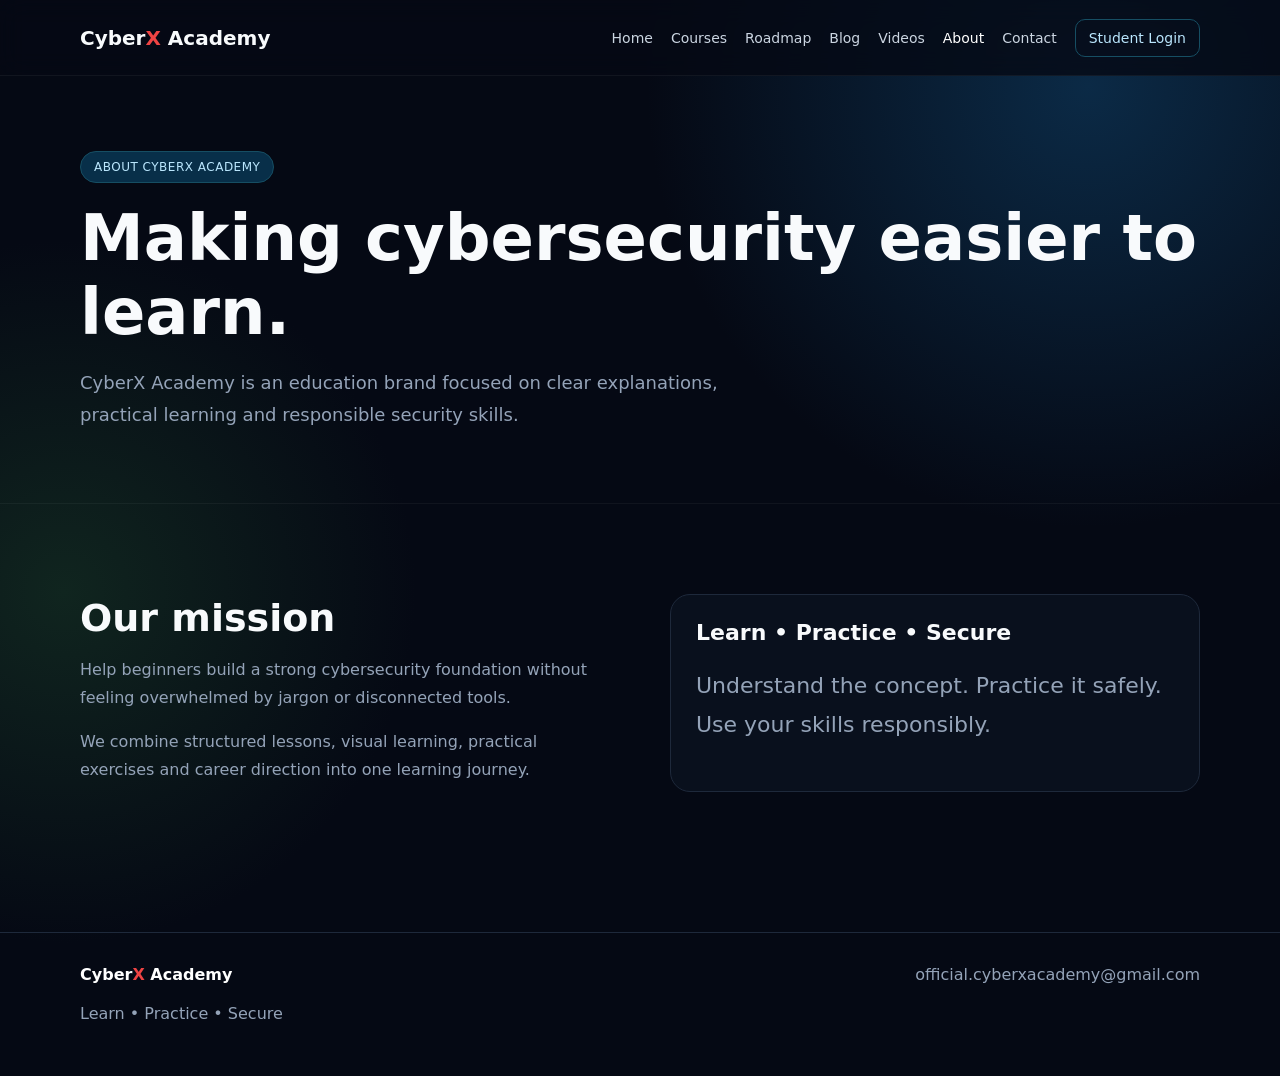
==== about.html @ 6f123ea9 "CyberX Academy website - Version 2" ====
<!doctype html><html lang="en"><head><meta charset="utf-8"><meta name="viewport" content="width=device-width,initial-scale=1"><title>About | CyberX Academy</title><link rel="stylesheet" href="styles.css"></head><body>
<header class="nav"><div class="wrap navin"><a class="logo" href="index.html">Cyber<span>X</span> Academy</a><nav><a href="index.html">Home</a><a href="courses.html">Courses</a><a href="roadmap.html">Roadmap</a><a href="blog.html">Blog</a><a href="videos.html">Videos</a><a class="active" href="about.html">About</a><a href="contact.html">Contact</a><a class="login" href="login.html">Student Login</a></nav><button class="menu" onclick="toggleNav()">☰</button></div></header>
<main><section class="pagehero"><div class="wrap"><span class="badge">ABOUT CYBERX ACADEMY</span><h1>Making cybersecurity easier to learn.</h1><p>CyberX Academy is an education brand focused on clear explanations, practical learning and responsible security skills.</p></div></section>
<section><div class="wrap split"><div><h2>Our mission</h2><p>Help beginners build a strong cybersecurity foundation without feeling overwhelmed by jargon or disconnected tools.</p><p>We combine structured lessons, visual learning, practical exercises and career direction into one learning journey.</p></div><div class="quote"><strong>Learn • Practice • Secure</strong><p>Understand the concept. Practice it safely. Use your skills responsibly.</p></div></div></section></main><footer><div class="wrap foot"><div><strong>Cyber<span>X</span> Academy</strong><p>Learn • Practice • Secure</p></div><div>official.cyberxacademy@gmail.com</div></div></footer><script src="script.js"></script></body></html>
---- styles.css ----
:root{--bg:#050914;--panel:#0b1220;--panel2:#0f172a;--text:#f8fafc;--muted:#94a3b8;--line:#1e293b;--blue:#38bdf8;--red:#ef4444;--green:#34d399}*{box-sizing:border-box}html{scroll-behavior:smooth}body{margin:0;background:radial-gradient(circle at 85% 8%,#0b2a46 0,transparent 30%),radial-gradient(circle at 5% 55%,#10251f 0,transparent 26%),var(--bg);color:var(--text);font-family:Inter,system-ui,-apple-system,Segoe UI,sans-serif}a{color:inherit;text-decoration:none}p{color:var(--muted);line-height:1.75}.wrap{width:min(1120px,92%);margin:auto}.nav{height:76px;border-bottom:1px solid #ffffff0d;background:#050914cc;backdrop-filter:blur(12px);position:sticky;top:0;z-index:10}.navin{height:100%;display:flex;align-items:center;justify-content:space-between}.logo{font-weight:850;font-size:20px}.logo span,footer span{color:var(--red)}nav{display:flex;align-items:center;gap:18px;font-size:14px;color:#cbd5e1}nav a:hover,nav .active{color:white}nav .login{padding:10px 13px;border:1px solid #164e63;border-radius:10px;color:#bae6fd}.menu{display:none;background:none;border:0;color:white;font-size:25px}.hero{padding:90px 0}.hero-grid{display:grid;grid-template-columns:1.1fr .9fr;gap:60px;align-items:center}.badge{display:inline-block;border:1px solid #164e63;background:#082f49;color:#bae6fd;padding:8px 13px;border-radius:999px;font-size:12px;letter-spacing:.5px}.hero h1{font-size:clamp(44px,6vw,72px);line-height:1.02;margin:20px 0}.hero h1 span{color:var(--blue)}.hero p{font-size:18px;max-width:670px}.actions{display:flex;gap:12px;flex-wrap:wrap;margin:28px 0}.btn{display:inline-block;border:0;border-radius:12px;padding:14px 20px;font-weight:750;cursor:pointer;background:linear-gradient(135deg,#0ea5e9,#2563eb);color:white}.btn.ghost{background:#111827;border:1px solid var(--line)}.btn.small{padding:11px 14px;font-size:14px}.trust{display:flex;gap:20px;flex-wrap:wrap;color:#cbd5e1;font-size:13px}.terminal{background:#08101dcc;border:1px solid #1e3a52;border-radius:24px;padding:24px;box-shadow:0 20px 70px #0008}.dots{color:#475569;letter-spacing:6px;margin-bottom:18px}.terminal pre{margin:0;line-height:1.8;color:#cbd5e1}.terminal b{color:#38bdf8}.terminal strong{color:var(--green)}section{padding:82px 0}.head{margin-bottom:34px}.head span,.eyebrow{color:var(--blue);font-size:12px;font-weight:800;letter-spacing:1.5px}.head h2,.split h2{font-size:38px;margin:10px 0}.cards{display:grid;gap:16px}.cards.four{grid-template-columns:repeat(4,1fr)}.cards.three{grid-template-columns:repeat(3,1fr)}.cards article,.feature-grid>div,.contact-card,.quote,.stat{background:#0b1220cc;border:1px solid var(--line);border-radius:20px;padding:25px}.cards article h2,.cards article h3{margin:15px 0 8px}.cards article a{color:#7dd3fc;font-weight:700}.ico{font-size:28px}.pill{display:inline-block;color:#bae6fd;background:#082f49;border:1px solid #164e63;padding:6px 9px;border-radius:999px;font-size:11px;font-weight:800}.band{background:#ffffff05;border-top:1px solid #ffffff0a;border-bottom:1px solid #ffffff0a}.split{display:grid;grid-template-columns:1fr 1fr;gap:60px;align-items:center}.timeline{display:grid;gap:10px}.timeline div{display:flex;align-items:center;gap:16px;padding:18px;border:1px solid var(--line);border-radius:14px;background:#08101d}.timeline b,.roadmap-list article>b{color:var(--blue);font-size:20px}.feature-grid{display:grid;grid-template-columns:1fr 1fr;gap:16px}.feature-grid b{font-size:17px}.cta-wrap{padding-top:30px}.cta{text-align:center;border:1px solid #164e63;border-radius:28px;padding:55px;background:linear-gradient(135deg,#082f49,#111827)}.cta h2{font-size:42px;margin:10px 0}.pagehero{padding:75px 0 55px;border-bottom:1px solid #ffffff0b}.pagehero h1{font-size:clamp(42px,6vw,64px);margin:18px 0 10px}.pagehero p{font-size:18px;max-width:700px}.roadmap-list{display:grid;gap:16px}.roadmap-list article{display:grid;grid-template-columns:65px 1fr;gap:18px;background:#0b1220cc;border:1px solid var(--line);border-radius:20px;padding:25px}.roadmap-list h2{margin:0 0 8px}.roadmap-list ul{color:#cbd5e1;line-height:1.9}.video .thumb{height:150px;border-radius:14px;background:linear-gradient(135deg,#082f49,#111827);display:grid;place-items:center;font-size:42px;color:#7dd3fc}.quote{font-size:22px}.contact-grid{display:grid;grid-template-columns:1fr 1fr;gap:20px}form{background:#0b1220cc;border:1px solid var(--line);padding:28px;border-radius:20px}label{display:block;color:#cbd5e1;font-size:14px;font-weight:650;margin-bottom:16px}input,textarea{display:block;width:100%;margin-top:7px;padding:13px 14px;background:#050914;border:1px solid var(--line);border-radius:10px;color:white;outline:none}textarea{min-height:140px;resize:vertical}.success{color:var(--green);font-size:14px}.auth{min-height:75vh;display:grid;place-items:center;padding:60px 0}.authbox{width:min(460px,92%);background:#0b1220eF;border:1px solid var(--line);border-radius:24px;padding:32px}.authbox h1{font-size:38px;margin:18px 0 8px}.authbox hr{border:0;border-top:1px solid var(--line);margin:25px 0}.back{color:#94a3b8}.lead{font-size:18px}.dash-grid{display:grid;grid-template-columns:repeat(4,1fr);gap:14px;margin:30px 0}.stat b{font-size:34px;display:block;color:var(--blue)}.stat span{color:var(--muted);font-size:13px}footer{border-top:1px solid var(--line);margin-top:50px}.foot{padding:32px 0;display:flex;justify-content:space-between;gap:20px;flex-wrap:wrap;color:var(--muted)}footer strong{color:white}.social{color:#94a3b8}@media(max-width:900px){nav{display:none}.menu{display:block}.nav.open nav{display:flex;position:absolute;top:76px;left:0;right:0;background:#07101e;padding:18px;flex-direction:column;border-bottom:1px solid var(--line)}.hero-grid,.split,.contact-grid{grid-template-columns:1fr}.cards.four,.dash-grid{grid-template-columns:repeat(2,1fr)}.cards.three{grid-template-columns:1fr 1fr}.hero{padding:60px 0}}@media(max-width:580px){.cards.four,.cards.three,.feature-grid,.dash-grid{grid-template-columns:1fr}.hero h1{font-size:46px}.cta{padding:35px 20px}.cta h2{font-size:32px}.roadmap-list article{grid-template-columns:45px 1fr}}
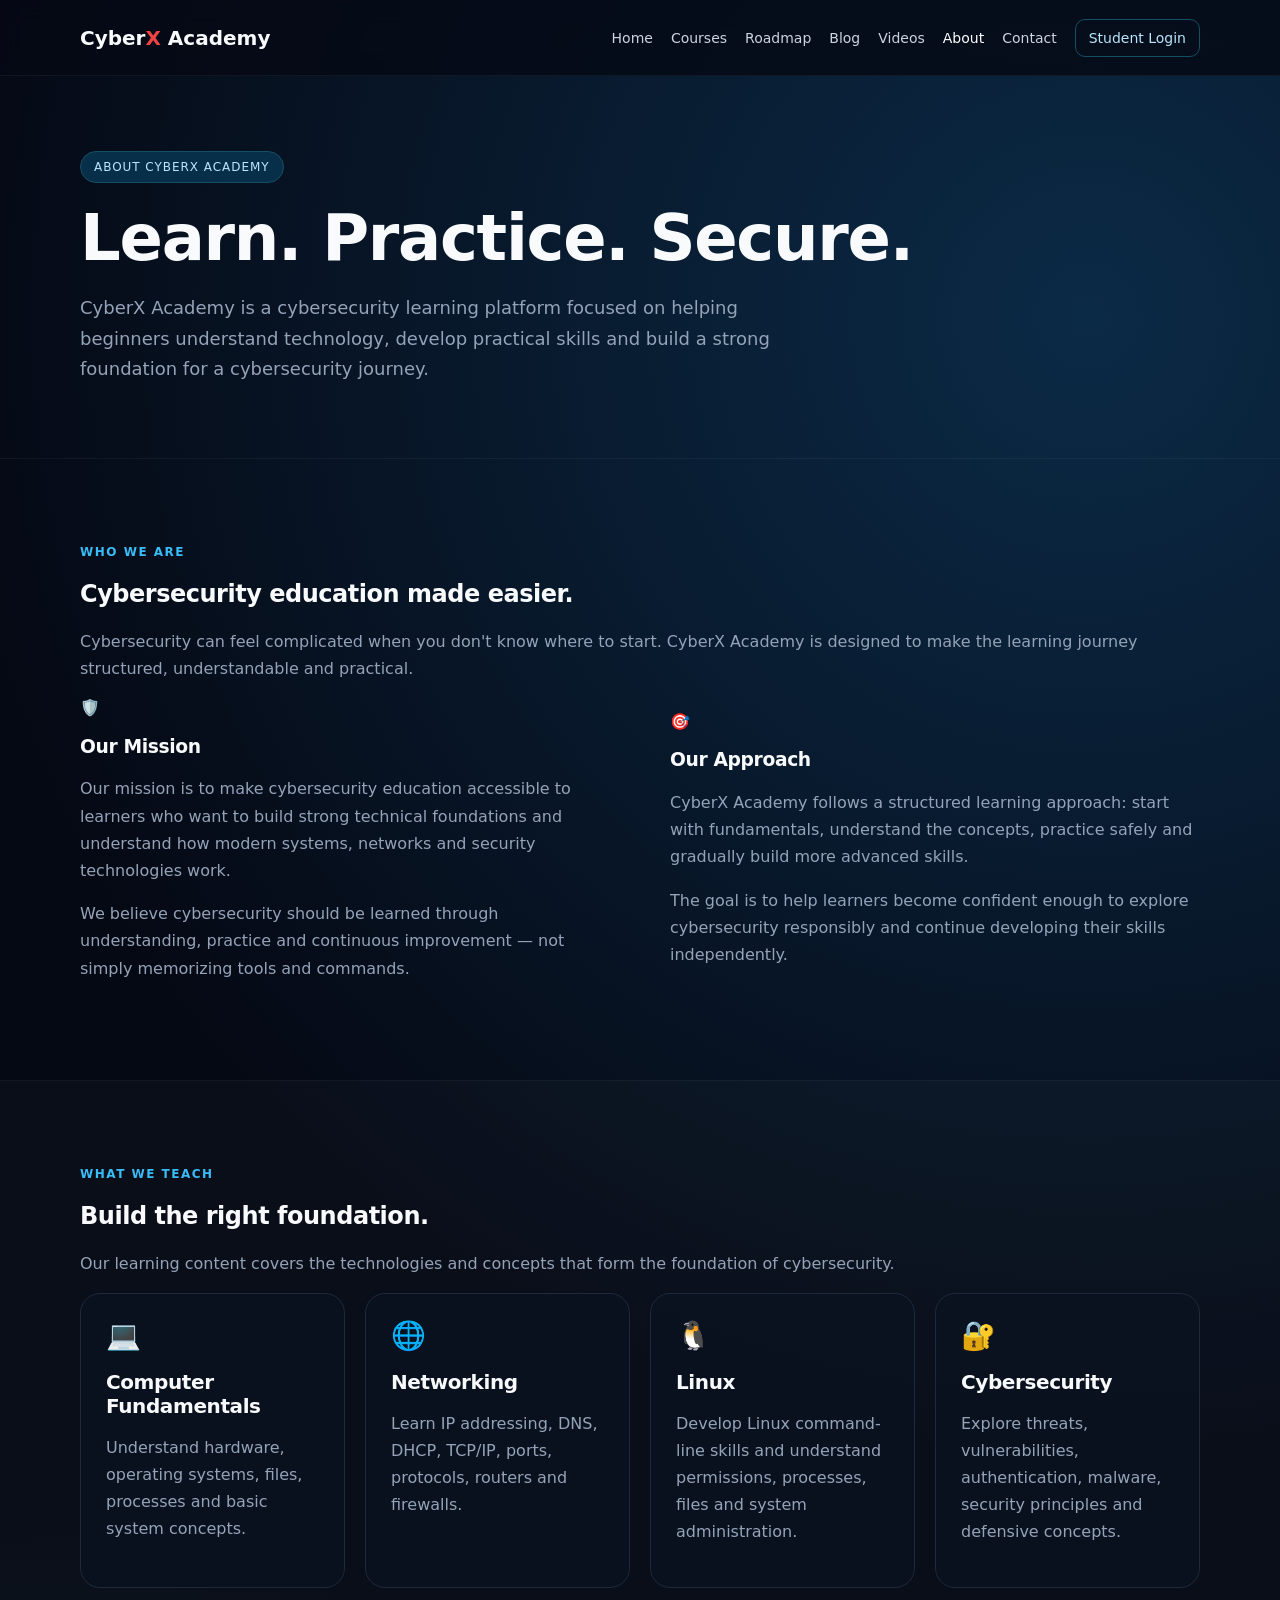
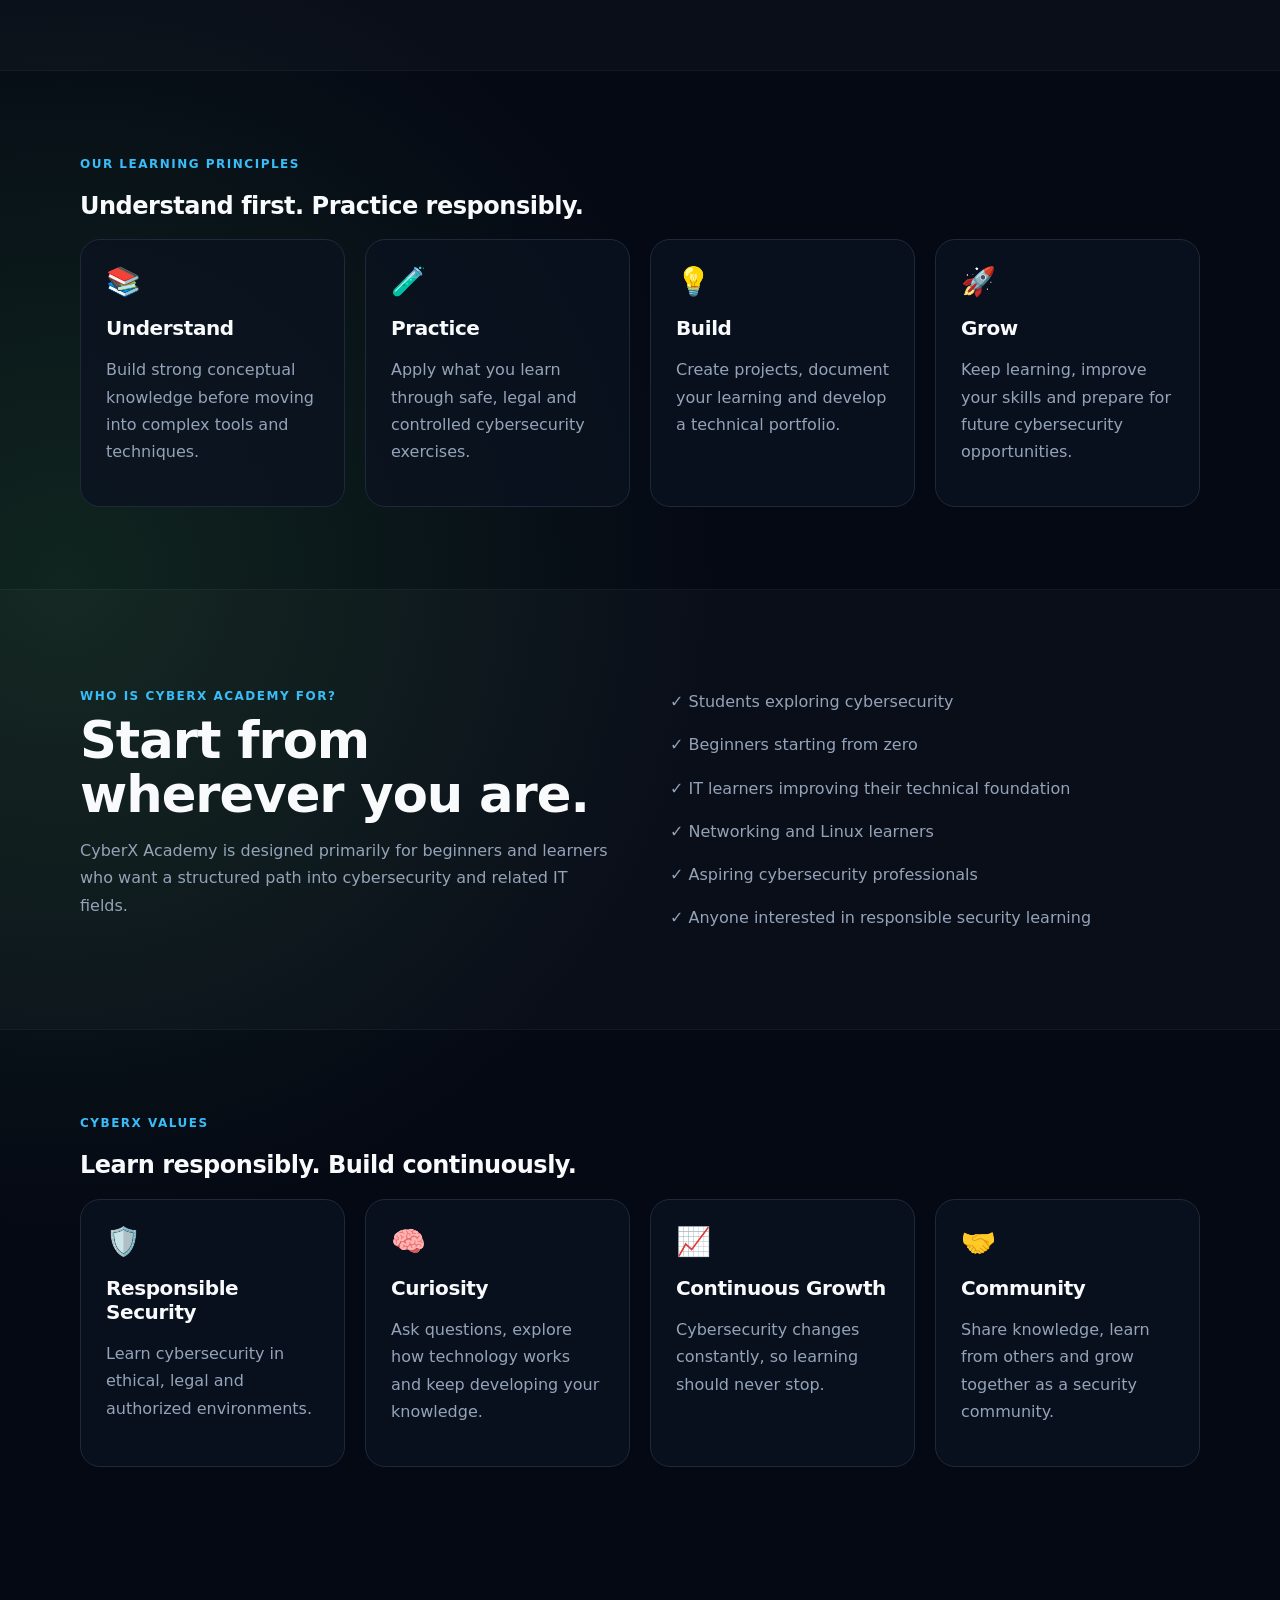
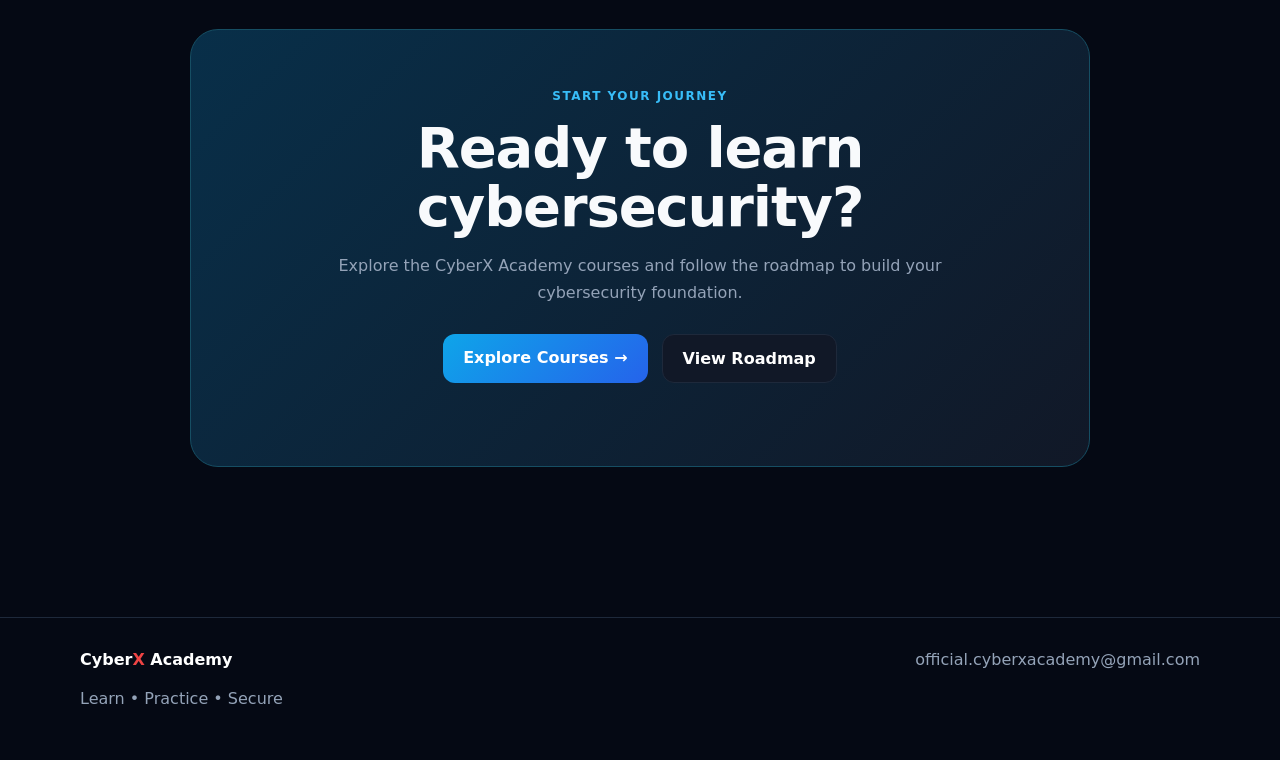
==== commit a221ccf4: "Update about.html" ====
--- a/about.html
+++ b/about.html
@@ -1,4 +1,736 @@
-<!doctype html><html lang="en"><head><meta charset="utf-8"><meta name="viewport" content="width=device-width,initial-scale=1"><title>About | CyberX Academy</title><link rel="stylesheet" href="styles.css"></head><body>
-<header class="nav"><div class="wrap navin"><a class="logo" href="index.html">Cyber<span>X</span> Academy</a><nav><a href="index.html">Home</a><a href="courses.html">Courses</a><a href="roadmap.html">Roadmap</a><a href="blog.html">Blog</a><a href="videos.html">Videos</a><a class="active" href="about.html">About</a><a href="contact.html">Contact</a><a class="login" href="login.html">Student Login</a></nav><button class="menu" onclick="toggleNav()">☰</button></div></header>
-<main><section class="pagehero"><div class="wrap"><span class="badge">ABOUT CYBERX ACADEMY</span><h1>Making cybersecurity easier to learn.</h1><p>CyberX Academy is an education brand focused on clear explanations, practical learning and responsible security skills.</p></div></section>
-<section><div class="wrap split"><div><h2>Our mission</h2><p>Help beginners build a strong cybersecurity foundation without feeling overwhelmed by jargon or disconnected tools.</p><p>We combine structured lessons, visual learning, practical exercises and career direction into one learning journey.</p></div><div class="quote"><strong>Learn • Practice • Secure</strong><p>Understand the concept. Practice it safely. Use your skills responsibly.</p></div></div></section></main><footer><div class="wrap foot"><div><strong>Cyber<span>X</span> Academy</strong><p>Learn • Practice • Secure</p></div><div>official.cyberxacademy@gmail.com</div></div></footer><script src="script.js"></script></body></html>+<!doctype html>
+<html lang="en">
+
+<head>
+
+<meta charset="utf-8">
+
+<meta name="viewport"
+content="width=device-width, initial-scale=1">
+
+<meta name="description"
+content="About CyberX Academy — Learn cybersecurity, networking and Linux through structured, practical and beginner-friendly education.">
+
+<meta name="keywords"
+content="CyberX Academy, cybersecurity education, cybersecurity training, ethical hacking, networking, Linux">
+
+<meta name="author"
+content="CyberX Academy">
+
+<meta name="robots"
+content="index, follow">
+
+<meta name="theme-color"
+content="#06111f">
+
+<title>About CyberX Academy | Learn • Practice • Secure</title>
+
+<link rel="stylesheet"
+href="styles.css">
+
+</head>
+
+
+<body>
+
+
+<!-- NAVIGATION -->
+
+<header class="nav">
+
+<div class="wrap navin">
+
+<a class="logo"
+href="index.html">
+
+Cyber<span>X</span> Academy
+
+</a>
+
+
+<nav>
+
+<a href="index.html">
+Home
+</a>
+
+<a href="courses.html">
+Courses
+</a>
+
+<a href="roadmap.html">
+Roadmap
+</a>
+
+<a href="blog.html">
+Blog
+</a>
+
+<a href="videos.html">
+Videos
+</a>
+
+<a class="active"
+href="about.html">
+About
+</a>
+
+<a href="contact.html">
+Contact
+</a>
+
+<a class="login"
+href="login.html">
+Student Login
+</a>
+
+</nav>
+
+
+<button class="menu"
+onclick="toggleNav()">
+
+☰
+
+</button>
+
+</div>
+
+</header>
+
+
+
+<main>
+
+
+<!-- HERO -->
+
+<section class="pagehero">
+
+<div class="wrap">
+
+<span class="badge">
+ABOUT CYBERX ACADEMY
+</span>
+
+
+<h1>
+Learn. Practice. Secure.
+</h1>
+
+
+<p>
+CyberX Academy is a cybersecurity learning platform
+focused on helping beginners understand technology,
+develop practical skills and build a strong foundation
+for a cybersecurity journey.
+</p>
+
+</div>
+
+</section>
+
+
+
+<!-- ABOUT -->
+
+<section>
+
+<div class="wrap">
+
+
+<div class="section-head">
+
+<span class="eyebrow">
+WHO WE ARE
+</span>
+
+
+<h2>
+Cybersecurity education made easier.
+</h2>
+
+
+<p>
+Cybersecurity can feel complicated when you don't know
+where to start. CyberX Academy is designed to make the
+learning journey structured, understandable and practical.
+</p>
+
+</div>
+
+
+
+<div class="split">
+
+
+<div class="article">
+
+<div class="icon">
+🛡️
+</div>
+
+
+<h3>
+Our Mission
+</h3>
+
+
+<p>
+Our mission is to make cybersecurity education accessible
+to learners who want to build strong technical foundations
+and understand how modern systems, networks and security
+technologies work.
+</p>
+
+
+<p>
+We believe cybersecurity should be learned through
+understanding, practice and continuous improvement —
+not simply memorizing tools and commands.
+</p>
+
+</div>
+
+
+
+<div class="article">
+
+<div class="icon">
+🎯
+</div>
+
+
+<h3>
+Our Approach
+</h3>
+
+
+<p>
+CyberX Academy follows a structured learning approach:
+start with fundamentals, understand the concepts,
+practice safely and gradually build more advanced skills.
+</p>
+
+
+<p>
+The goal is to help learners become confident enough
+to explore cybersecurity responsibly and continue
+developing their skills independently.
+</p>
+
+</div>
+
+
+</div>
+
+</div>
+
+</section>
+
+
+
+<!-- WHAT WE TEACH -->
+
+<section class="band">
+
+<div class="wrap">
+
+
+<div class="section-head">
+
+<span class="eyebrow">
+WHAT WE TEACH
+</span>
+
+
+<h2>
+Build the right foundation.
+</h2>
+
+
+<p>
+Our learning content covers the technologies and concepts
+that form the foundation of cybersecurity.
+</p>
+
+</div>
+
+
+
+<div class="cards">
+
+
+<article class="card">
+
+<div class="icon">
+💻
+</div>
+
+
+<h3>
+Computer Fundamentals
+</h3>
+
+
+<p>
+Understand hardware, operating systems,
+files, processes and basic system concepts.
+</p>
+
+</article>
+
+
+
+<article class="card">
+
+<div class="icon">
+🌐
+</div>
+
+
+<h3>
+Networking
+</h3>
+
+
+<p>
+Learn IP addressing, DNS, DHCP, TCP/IP,
+ports, protocols, routers and firewalls.
+</p>
+
+</article>
+
+
+
+<article class="card">
+
+<div class="icon">
+🐧
+</div>
+
+
+<h3>
+Linux
+</h3>
+
+
+<p>
+Develop Linux command-line skills and understand
+permissions, processes, files and system administration.
+</p>
+
+</article>
+
+
+
+<article class="card">
+
+<div class="icon">
+🔐
+</div>
+
+
+<h3>
+Cybersecurity
+</h3>
+
+
+<p>
+Explore threats, vulnerabilities, authentication,
+malware, security principles and defensive concepts.
+</p>
+
+</article>
+
+
+</div>
+
+</div>
+
+</section>
+
+
+
+<!-- LEARNING PRINCIPLES -->
+
+<section>
+
+<div class="wrap">
+
+
+<div class="section-head">
+
+<span class="eyebrow">
+OUR LEARNING PRINCIPLES
+</span>
+
+
+<h2>
+Understand first. Practice responsibly.
+</h2>
+
+</div>
+
+
+
+<div class="cards">
+
+
+<article class="card">
+
+<div class="icon">
+📚
+</div>
+
+
+<h3>
+Understand
+</h3>
+
+
+<p>
+Build strong conceptual knowledge before
+moving into complex tools and techniques.
+</p>
+
+</article>
+
+
+
+<article class="card">
+
+<div class="icon">
+🧪
+</div>
+
+
+<h3>
+Practice
+</h3>
+
+
+<p>
+Apply what you learn through safe,
+legal and controlled cybersecurity exercises.
+</p>
+
+</article>
+
+
+
+<article class="card">
+
+<div class="icon">
+💡
+</div>
+
+
+<h3>
+Build
+</h3>
+
+
+<p>
+Create projects, document your learning
+and develop a technical portfolio.
+</p>
+
+</article>
+
+
+
+<article class="card">
+
+<div class="icon">
+🚀
+</div>
+
+
+<h3>
+Grow
+</h3>
+
+
+<p>
+Keep learning, improve your skills and
+prepare for future cybersecurity opportunities.
+</p>
+
+</article>
+
+
+</div>
+
+</div>
+
+</section>
+
+
+
+<!-- WHO IT IS FOR -->
+
+<section class="band">
+
+<div class="wrap split">
+
+
+<div>
+
+<span class="eyebrow">
+WHO IS CYBERX ACADEMY FOR?
+</span>
+
+
+<h2>
+Start from wherever you are.
+</h2>
+
+
+<p>
+CyberX Academy is designed primarily for beginners
+and learners who want a structured path into
+cybersecurity and related IT fields.
+</p>
+
+</div>
+
+
+
+<div class="article">
+
+<p>
+✓ Students exploring cybersecurity
+</p>
+
+<p>
+✓ Beginners starting from zero
+</p>
+
+<p>
+✓ IT learners improving their technical foundation
+</p>
+
+<p>
+✓ Networking and Linux learners
+</p>
+
+<p>
+✓ Aspiring cybersecurity professionals
+</p>
+
+<p>
+✓ Anyone interested in responsible security learning
+</p>
+
+</div>
+
+
+</div>
+
+</section>
+
+
+
+<!-- VALUES -->
+
+<section>
+
+<div class="wrap">
+
+
+<div class="section-head">
+
+<span class="eyebrow">
+CYBERX VALUES
+</span>
+
+
+<h2>
+Learn responsibly. Build continuously.
+</h2>
+
+</div>
+
+
+
+<div class="cards">
+
+
+<article class="card">
+
+<div class="icon">
+🛡️
+</div>
+
+
+<h3>
+Responsible Security
+</h3>
+
+
+<p>
+Learn cybersecurity in ethical, legal and
+authorized environments.
+</p>
+
+</article>
+
+
+
+<article class="card">
+
+<div class="icon">
+🧠
+</div>
+
+
+<h3>
+Curiosity
+</h3>
+
+
+<p>
+Ask questions, explore how technology works
+and keep developing your knowledge.
+</p>
+
+</article>
+
+
+
+<article class="card">
+
+<div class="icon">
+📈
+</div>
+
+
+<h3>
+Continuous Growth
+</h3>
+
+
+<p>
+Cybersecurity changes constantly, so learning
+should never stop.
+</p>
+
+</article>
+
+
+
+<article class="card">
+
+<div class="icon">
+🤝
+</div>
+
+
+<h3>
+Community
+</h3>
+
+
+<p>
+Share knowledge, learn from others and
+grow together as a security community.
+</p>
+
+</article>
+
+
+</div>
+
+</div>
+
+</section>
+
+
+
+<!-- CTA -->
+
+<section class="cta-wrap">
+
+<div class="wrap cta">
+
+<span class="eyebrow">
+START YOUR JOURNEY
+</span>
+
+
+<h2>
+Ready to learn cybersecurity?
+</h2>
+
+
+<p>
+Explore the CyberX Academy courses and follow
+the roadmap to build your cybersecurity foundation.
+</p>
+
+
+<div class="actions">
+
+<a class="btn"
+href="courses.html">
+
+Explore Courses →
+
+</a>
+
+
+<a class="btn ghost"
+href="roadmap.html">
+
+View Roadmap
+
+</a>
+
+</div>
+
+</div>
+
+</section>
+
+
+</main>
+
+
+
+<!-- FOOTER -->
+
+<footer>
+
+<div class="wrap foot">
+
+<div>
+
+<strong>
+Cyber<span>X</span> Academy
+</strong>
+
+<p>
+Learn • Practice • Secure
+</p>
+
+</div>
+
+
+<div>
+
+official.cyberxacademy@gmail.com
+
+</div>
+
+</div>
+
+</footer>
+
+
+
+<script src="script.js"></script>
+
+</body>
+
+</html>
--- a/styles.css
+++ b/styles.css
@@ -1 +1,360 @@
-:root{--bg:#050914;--panel:#0b1220;--panel2:#0f172a;--text:#f8fafc;--muted:#94a3b8;--line:#1e293b;--blue:#38bdf8;--red:#ef4444;--green:#34d399}*{box-sizing:border-box}html{scroll-behavior:smooth}body{margin:0;background:radial-gradient(circle at 85% 8%,#0b2a46 0,transparent 30%),radial-gradient(circle at 5% 55%,#10251f 0,transparent 26%),var(--bg);color:var(--text);font-family:Inter,system-ui,-apple-system,Segoe UI,sans-serif}a{color:inherit;text-decoration:none}p{color:var(--muted);line-height:1.75}.wrap{width:min(1120px,92%);margin:auto}.nav{height:76px;border-bottom:1px solid #ffffff0d;background:#050914cc;backdrop-filter:blur(12px);position:sticky;top:0;z-index:10}.navin{height:100%;display:flex;align-items:center;justify-content:space-between}.logo{font-weight:850;font-size:20px}.logo span,footer span{color:var(--red)}nav{display:flex;align-items:center;gap:18px;font-size:14px;color:#cbd5e1}nav a:hover,nav .active{color:white}nav .login{padding:10px 13px;border:1px solid #164e63;border-radius:10px;color:#bae6fd}.menu{display:none;background:none;border:0;color:white;font-size:25px}.hero{padding:90px 0}.hero-grid{display:grid;grid-template-columns:1.1fr .9fr;gap:60px;align-items:center}.badge{display:inline-block;border:1px solid #164e63;background:#082f49;color:#bae6fd;padding:8px 13px;border-radius:999px;font-size:12px;letter-spacing:.5px}.hero h1{font-size:clamp(44px,6vw,72px);line-height:1.02;margin:20px 0}.hero h1 span{color:var(--blue)}.hero p{font-size:18px;max-width:670px}.actions{display:flex;gap:12px;flex-wrap:wrap;margin:28px 0}.btn{display:inline-block;border:0;border-radius:12px;padding:14px 20px;font-weight:750;cursor:pointer;background:linear-gradient(135deg,#0ea5e9,#2563eb);color:white}.btn.ghost{background:#111827;border:1px solid var(--line)}.btn.small{padding:11px 14px;font-size:14px}.trust{display:flex;gap:20px;flex-wrap:wrap;color:#cbd5e1;font-size:13px}.terminal{background:#08101dcc;border:1px solid #1e3a52;border-radius:24px;padding:24px;box-shadow:0 20px 70px #0008}.dots{color:#475569;letter-spacing:6px;margin-bottom:18px}.terminal pre{margin:0;line-height:1.8;color:#cbd5e1}.terminal b{color:#38bdf8}.terminal strong{color:var(--green)}section{padding:82px 0}.head{margin-bottom:34px}.head span,.eyebrow{color:var(--blue);font-size:12px;font-weight:800;letter-spacing:1.5px}.head h2,.split h2{font-size:38px;margin:10px 0}.cards{display:grid;gap:16px}.cards.four{grid-template-columns:repeat(4,1fr)}.cards.three{grid-template-columns:repeat(3,1fr)}.cards article,.feature-grid>div,.contact-card,.quote,.stat{background:#0b1220cc;border:1px solid var(--line);border-radius:20px;padding:25px}.cards article h2,.cards article h3{margin:15px 0 8px}.cards article a{color:#7dd3fc;font-weight:700}.ico{font-size:28px}.pill{display:inline-block;color:#bae6fd;background:#082f49;border:1px solid #164e63;padding:6px 9px;border-radius:999px;font-size:11px;font-weight:800}.band{background:#ffffff05;border-top:1px solid #ffffff0a;border-bottom:1px solid #ffffff0a}.split{display:grid;grid-template-columns:1fr 1fr;gap:60px;align-items:center}.timeline{display:grid;gap:10px}.timeline div{display:flex;align-items:center;gap:16px;padding:18px;border:1px solid var(--line);border-radius:14px;background:#08101d}.timeline b,.roadmap-list article>b{color:var(--blue);font-size:20px}.feature-grid{display:grid;grid-template-columns:1fr 1fr;gap:16px}.feature-grid b{font-size:17px}.cta-wrap{padding-top:30px}.cta{text-align:center;border:1px solid #164e63;border-radius:28px;padding:55px;background:linear-gradient(135deg,#082f49,#111827)}.cta h2{font-size:42px;margin:10px 0}.pagehero{padding:75px 0 55px;border-bottom:1px solid #ffffff0b}.pagehero h1{font-size:clamp(42px,6vw,64px);margin:18px 0 10px}.pagehero p{font-size:18px;max-width:700px}.roadmap-list{display:grid;gap:16px}.roadmap-list article{display:grid;grid-template-columns:65px 1fr;gap:18px;background:#0b1220cc;border:1px solid var(--line);border-radius:20px;padding:25px}.roadmap-list h2{margin:0 0 8px}.roadmap-list ul{color:#cbd5e1;line-height:1.9}.video .thumb{height:150px;border-radius:14px;background:linear-gradient(135deg,#082f49,#111827);display:grid;place-items:center;font-size:42px;color:#7dd3fc}.quote{font-size:22px}.contact-grid{display:grid;grid-template-columns:1fr 1fr;gap:20px}form{background:#0b1220cc;border:1px solid var(--line);padding:28px;border-radius:20px}label{display:block;color:#cbd5e1;font-size:14px;font-weight:650;margin-bottom:16px}input,textarea{display:block;width:100%;margin-top:7px;padding:13px 14px;background:#050914;border:1px solid var(--line);border-radius:10px;color:white;outline:none}textarea{min-height:140px;resize:vertical}.success{color:var(--green);font-size:14px}.auth{min-height:75vh;display:grid;place-items:center;padding:60px 0}.authbox{width:min(460px,92%);background:#0b1220eF;border:1px solid var(--line);border-radius:24px;padding:32px}.authbox h1{font-size:38px;margin:18px 0 8px}.authbox hr{border:0;border-top:1px solid var(--line);margin:25px 0}.back{color:#94a3b8}.lead{font-size:18px}.dash-grid{display:grid;grid-template-columns:repeat(4,1fr);gap:14px;margin:30px 0}.stat b{font-size:34px;display:block;color:var(--blue)}.stat span{color:var(--muted);font-size:13px}footer{border-top:1px solid var(--line);margin-top:50px}.foot{padding:32px 0;display:flex;justify-content:space-between;gap:20px;flex-wrap:wrap;color:var(--muted)}footer strong{color:white}.social{color:#94a3b8}@media(max-width:900px){nav{display:none}.menu{display:block}.nav.open nav{display:flex;position:absolute;top:76px;left:0;right:0;background:#07101e;padding:18px;flex-direction:column;border-bottom:1px solid var(--line)}.hero-grid,.split,.contact-grid{grid-template-columns:1fr}.cards.four,.dash-grid{grid-template-columns:repeat(2,1fr)}.cards.three{grid-template-columns:1fr 1fr}.hero{padding:60px 0}}@media(max-width:580px){.cards.four,.cards.three,.feature-grid,.dash-grid{grid-template-columns:1fr}.hero h1{font-size:46px}.cta{padding:35px 20px}.cta h2{font-size:32px}.roadmap-list article{grid-template-columns:45px 1fr}}+:root{--bg:#050914;--panel:#0b1220;--panel2:#0f172a;--text:#f8fafc;--muted:#94a3b8;--line:#1e293b;--blue:#38bdf8;--red:#ef4444;--green:#34d399}*{box-sizing:border-box}html{scroll-behavior:smooth}body{margin:0;background:radial-gradient(circle at 85% 8%,#0b2a46 0,transparent 30%),radial-gradient(circle at 5% 55%,#10251f 0,transparent 26%),var(--bg);color:var(--text);font-family:Inter,system-ui,-apple-system,Segoe UI,sans-serif}a{color:inherit;text-decoration:none}p{color:var(--muted);line-height:1.75}.wrap{width:min(1120px,92%);margin:auto}.nav{height:76px;border-bottom:1px solid #ffffff0d;background:#050914cc;backdrop-filter:blur(12px);position:sticky;top:0;z-index:10}.navin{height:100%;display:flex;align-items:center;justify-content:space-between}.logo{font-weight:850;font-size:20px}.logo span,footer span{color:var(--red)}nav{display:flex;align-items:center;gap:18px;font-size:14px;color:#cbd5e1}nav a:hover,nav .active{color:white}nav .login{padding:10px 13px;border:1px solid #164e63;border-radius:10px;color:#bae6fd}.menu{display:none;background:none;border:0;color:white;font-size:25px}.hero{padding:90px 0}.hero-grid{display:grid;grid-template-columns:1.1fr .9fr;gap:60px;align-items:center}.badge{display:inline-block;border:1px solid #164e63;background:#082f49;color:#bae6fd;padding:8px 13px;border-radius:999px;font-size:12px;letter-spacing:.5px}.hero h1{font-size:clamp(44px,6vw,72px);line-height:1.02;margin:20px 0}.hero h1 span{color:var(--blue)}.hero p{font-size:18px;max-width:670px}.actions{display:flex;gap:12px;flex-wrap:wrap;margin:28px 0}.btn{display:inline-block;border:0;border-radius:12px;padding:14px 20px;font-weight:750;cursor:pointer;background:linear-gradient(135deg,#0ea5e9,#2563eb);color:white}.btn.ghost{background:#111827;border:1px solid var(--line)}.btn.small{padding:11px 14px;font-size:14px}.trust{display:flex;gap:20px;flex-wrap:wrap;color:#cbd5e1;font-size:13px}.terminal{background:#08101dcc;border:1px solid #1e3a52;border-radius:24px;padding:24px;box-shadow:0 20px 70px #0008}.dots{color:#475569;letter-spacing:6px;margin-bottom:18px}.terminal pre{margin:0;line-height:1.8;color:#cbd5e1}.terminal b{color:#38bdf8}.terminal strong{color:var(--green)}section{padding:82px 0}.head{margin-bottom:34px}.head span,.eyebrow{color:var(--blue);font-size:12px;font-weight:800;letter-spacing:1.5px}.head h2,.split h2{font-size:38px;margin:10px 0}.cards{display:grid;gap:16px}.cards.four{grid-template-columns:repeat(4,1fr)}.cards.three{grid-template-columns:repeat(3,1fr)}.cards article,.feature-grid>div,.contact-card,.quote,.stat{background:#0b1220cc;border:1px solid var(--line);border-radius:20px;padding:25px}.cards article h2,.cards article h3{margin:15px 0 8px}.cards article a{color:#7dd3fc;font-weight:700}.ico{font-size:28px}.pill{display:inline-block;color:#bae6fd;background:#082f49;border:1px solid #164e63;padding:6px 9px;border-radius:999px;font-size:11px;font-weight:800}.band{background:#ffffff05;border-top:1px solid #ffffff0a;border-bottom:1px solid #ffffff0a}.split{display:grid;grid-template-columns:1fr 1fr;gap:60px;align-items:center}.timeline{display:grid;gap:10px}.timeline div{display:flex;align-items:center;gap:16px;padding:18px;border:1px solid var(--line);border-radius:14px;background:#08101d}.timeline b,.roadmap-list article>b{color:var(--blue);font-size:20px}.feature-grid{display:grid;grid-template-columns:1fr 1fr;gap:16px}.feature-grid b{font-size:17px}.cta-wrap{padding-top:30px}.cta{text-align:center;border:1px solid #164e63;border-radius:28px;padding:55px;background:linear-gradient(135deg,#082f49,#111827)}.cta h2{font-size:42px;margin:10px 0}.pagehero{padding:75px 0 55px;border-bottom:1px solid #ffffff0b}.pagehero h1{font-size:clamp(42px,6vw,64px);margin:18px 0 10px}.pagehero p{font-size:18px;max-width:700px}.roadmap-list{display:grid;gap:16px}.roadmap-list article{display:grid;grid-template-columns:65px 1fr;gap:18px;background:#0b1220cc;border:1px solid var(--line);border-radius:20px;padding:25px}.roadmap-list h2{margin:0 0 8px}.roadmap-list ul{color:#cbd5e1;line-height:1.9}.video .thumb{height:150px;border-radius:14px;background:linear-gradient(135deg,#082f49,#111827);display:grid;place-items:center;font-size:42px;color:#7dd3fc}.quote{font-size:22px}.contact-grid{display:grid;grid-template-columns:1fr 1fr;gap:20px}form{background:#0b1220cc;border:1px solid var(--line);padding:28px;border-radius:20px}label{display:block;color:#cbd5e1;font-size:14px;font-weight:650;margin-bottom:16px}input,textarea{display:block;width:100%;margin-top:7px;padding:13px 14px;background:#050914;border:1px solid var(--line);border-radius:10px;color:white;outline:none}textarea{min-height:140px;resize:vertical}.success{color:var(--green);font-size:14px}.auth{min-height:75vh;display:grid;place-items:center;padding:60px 0}.authbox{width:min(460px,92%);background:#0b1220eF;border:1px solid var(--line);border-radius:24px;padding:32px}.authbox h1{font-size:38px;margin:18px 0 8px}.authbox hr{border:0;border-top:1px solid var(--line);margin:25px 0}.back{color:#94a3b8}.lead{font-size:18px}.dash-grid{display:grid;grid-template-columns:repeat(4,1fr);gap:14px;margin:30px 0}.stat b{font-size:34px;display:block;color:var(--blue)}.stat span{color:var(--muted);font-size:13px}footer{border-top:1px solid var(--line);margin-top:50px}.foot{padding:32px 0;display:flex;justify-content:space-between;gap:20px;flex-wrap:wrap;color:var(--muted)}footer strong{color:white}.social{color:#94a3b8}@media(max-width:900px){nav{display:none}.menu{display:block}.nav.open nav{display:flex;position:absolute;top:76px;left:0;right:0;background:#07101e;padding:18px;flex-direction:column;border-bottom:1px solid var(--line)}.hero-grid,.split,.contact-grid{grid-template-columns:1fr}.cards.four,.dash-grid{grid-template-columns:repeat(2,1fr)}.cards.three{grid-template-columns:1fr 1fr}.hero{padding:60px 0}}@media(max-width:580px){.cards.four,.cards.three,.feature-grid,.dash-grid{grid-template-columns:1fr}.hero h1{font-size:46px}.cta{padding:35px 20px}.cta h2{font-size:32px}.roadmap-list article{grid-template-columns:45px 1fr}}
+/* =========================================
+   CYBERX ACADEMY — VERSION 3 UI UPGRADE
+   ========================================= */
+
+html {
+  scroll-behavior: smooth;
+}
+
+body {
+  overflow-x: hidden;
+}
+
+/* ---------- GLOBAL TYPOGRAPHY ---------- */
+
+h1,
+h2,
+h3 {
+  letter-spacing: -0.02em;
+}
+
+p {
+  line-height: 1.7;
+}
+
+/* ---------- HERO ---------- */
+
+.hero {
+  padding: 90px 0 110px;
+  position: relative;
+}
+
+.hero-grid {
+  align-items: center;
+  gap: 70px;
+}
+
+.hero h1 {
+  font-size: clamp(42px, 6vw, 78px);
+  line-height: 0.98;
+  margin: 22px 0;
+  max-width: 800px;
+}
+
+.hero h1 span {
+  color: #08b9ff;
+}
+
+.hero p {
+  max-width: 650px;
+  font-size: 17px;
+}
+
+.badge {
+  display: inline-block;
+  letter-spacing: 0.08em;
+}
+
+/* ---------- BUTTONS ---------- */
+
+.actions {
+  display: flex;
+  flex-wrap: wrap;
+  gap: 14px;
+  margin-top: 28px;
+}
+
+.btn {
+  transition:
+    transform 0.2s ease,
+    box-shadow 0.2s ease,
+    background 0.2s ease;
+}
+
+.btn:hover {
+  transform: translateY(-2px);
+}
+
+/* ---------- TRUST ---------- */
+
+.trust {
+  display: flex;
+  flex-wrap: wrap;
+  gap: 20px;
+  margin-top: 25px;
+}
+
+/* ---------- TERMINAL ---------- */
+
+.terminal {
+  min-height: 310px;
+  padding: 30px;
+  border-radius: 22px;
+  position: relative;
+  box-shadow:
+    0 20px 60px rgba(0, 0, 0, 0.25),
+    inset 0 0 30px rgba(0, 180, 255, 0.03);
+}
+
+.terminal div {
+  margin-top: 10px;
+}
+
+.terminal p {
+  margin: 8px 0;
+}
+
+.terminal strong {
+  display: block;
+  margin-top: 5px;
+}
+
+/* ---------- SECTION HEADINGS ---------- */
+
+.head {
+  max-width: 850px;
+  margin-bottom: 45px;
+}
+
+.head h2 {
+  font-size: clamp(30px, 4vw, 48px);
+  margin: 10px 0;
+}
+
+.head p {
+  max-width: 750px;
+}
+
+/* ---------- COURSE CARDS ---------- */
+
+.cards {
+  display: grid;
+  grid-template-columns: repeat(4, minmax(0, 1fr));
+  gap: 20px;
+}
+
+.cards article {
+  min-height: 250px;
+  transition:
+    transform 0.25s ease,
+    border-color 0.25s ease,
+    box-shadow 0.25s ease;
+}
+
+.cards article:hover {
+  transform: translateY(-6px);
+  border-color: rgba(0, 190, 255, 0.35);
+  box-shadow: 0 18px 45px rgba(0, 0, 0, 0.25);
+}
+
+.cards .icon {
+  font-size: 28px;
+  margin-bottom: 18px;
+}
+
+.cards article h3 {
+  font-size: 20px;
+}
+
+.cards article a {
+  display: inline-block;
+  margin-top: 15px;
+  font-weight: 600;
+}
+
+/* ---------- ROADMAP ---------- */
+
+.band {
+  position: relative;
+  overflow: hidden;
+}
+
+.split {
+  align-items: center;
+  gap: 60px;
+}
+
+.split h2 {
+  font-size: clamp(32px, 4vw, 52px);
+  line-height: 1.05;
+}
+
+.timeline {
+  display: grid;
+  gap: 14px;
+}
+
+.timeline > div {
+  display: flex;
+  align-items: center;
+  gap: 18px;
+  min-height: 62px;
+  padding: 16px 20px;
+  border-radius: 14px;
+  transition:
+    transform 0.2s ease,
+    border-color 0.2s ease;
+}
+
+.timeline > div:hover {
+  transform: translateX(5px);
+}
+
+.timeline span {
+  font-weight: 700;
+  color: #08b9ff;
+}
+
+/* ---------- CTA ---------- */
+
+.cta-wrap {
+  padding: 80px 0 100px;
+}
+
+.cta {
+  text-align: center;
+  max-width: 900px;
+  margin: auto;
+}
+
+.cta h2 {
+  font-size: clamp(32px, 5vw, 56px);
+  line-height: 1.05;
+  margin: 15px 0;
+}
+
+.cta p {
+  max-width: 650px;
+  margin: 0 auto;
+}
+
+.cta .actions {
+  justify-content: center;
+}
+
+/* ---------- MOBILE ---------- */
+
+@media (max-width: 900px) {
+
+  .hero {
+    padding: 65px 0 80px;
+  }
+
+  .hero-grid {
+    grid-template-columns: 1fr;
+    gap: 45px;
+  }
+
+  .hero h1 {
+    font-size: clamp(42px, 12vw, 64px);
+  }
+
+  .terminal {
+    min-height: auto;
+  }
+
+  .cards {
+    grid-template-columns: repeat(2, minmax(0, 1fr));
+  }
+
+  .split {
+    grid-template-columns: 1fr;
+  }
+
+}
+
+@media (max-width: 600px) {
+
+  .hero {
+    padding: 45px 0 65px;
+  }
+
+  .hero h1 {
+    font-size: 43px;
+  }
+
+  .hero p {
+    font-size: 15px;
+  }
+
+  .actions {
+    width: 100%;
+  }
+
+  .actions .btn {
+    flex: 1;
+    text-align: center;
+  }
+
+  .trust {
+    gap: 10px 15px;
+    font-size: 12px;
+  }
+
+  .terminal {
+    padding: 22px;
+    border-radius: 18px;
+  }
+
+  .cards {
+    grid-template-columns: 1fr;
+    gap: 14px;
+  }
+
+  .cards article {
+    min-height: auto;
+    padding: 24px;
+  }
+
+  .head {
+    margin-bottom: 30px;
+  }
+
+  .head h2 {
+    font-size: 31px;
+  }
+
+  .split h2 {
+    font-size: 34px;
+  }
+
+  .timeline > div {
+    min-height: 55px;
+    padding: 14px 16px;
+    font-size: 14px;
+  }
+
+  .cta-wrap {
+    padding: 60px 0 75px;
+  }
+
+  .cta h2 {
+    font-size: 35px;
+  }
+
+}
+
+/* ---------- ACCESSIBILITY ---------- */
+
+a:focus-visible,
+button:focus-visible {
+  outline: 2px solid #08b9ff;
+  outline-offset: 4px;
+}
+
+/* ---------- REDUCED MOTION ---------- */
+
+@media (prefers-reduced-motion: reduce) {
+
+  html {
+    scroll-behavior: auto;
+  }
+
+  *,
+  *::before,
+  *::after {
+    transition: none !important;
+  }
+
+}
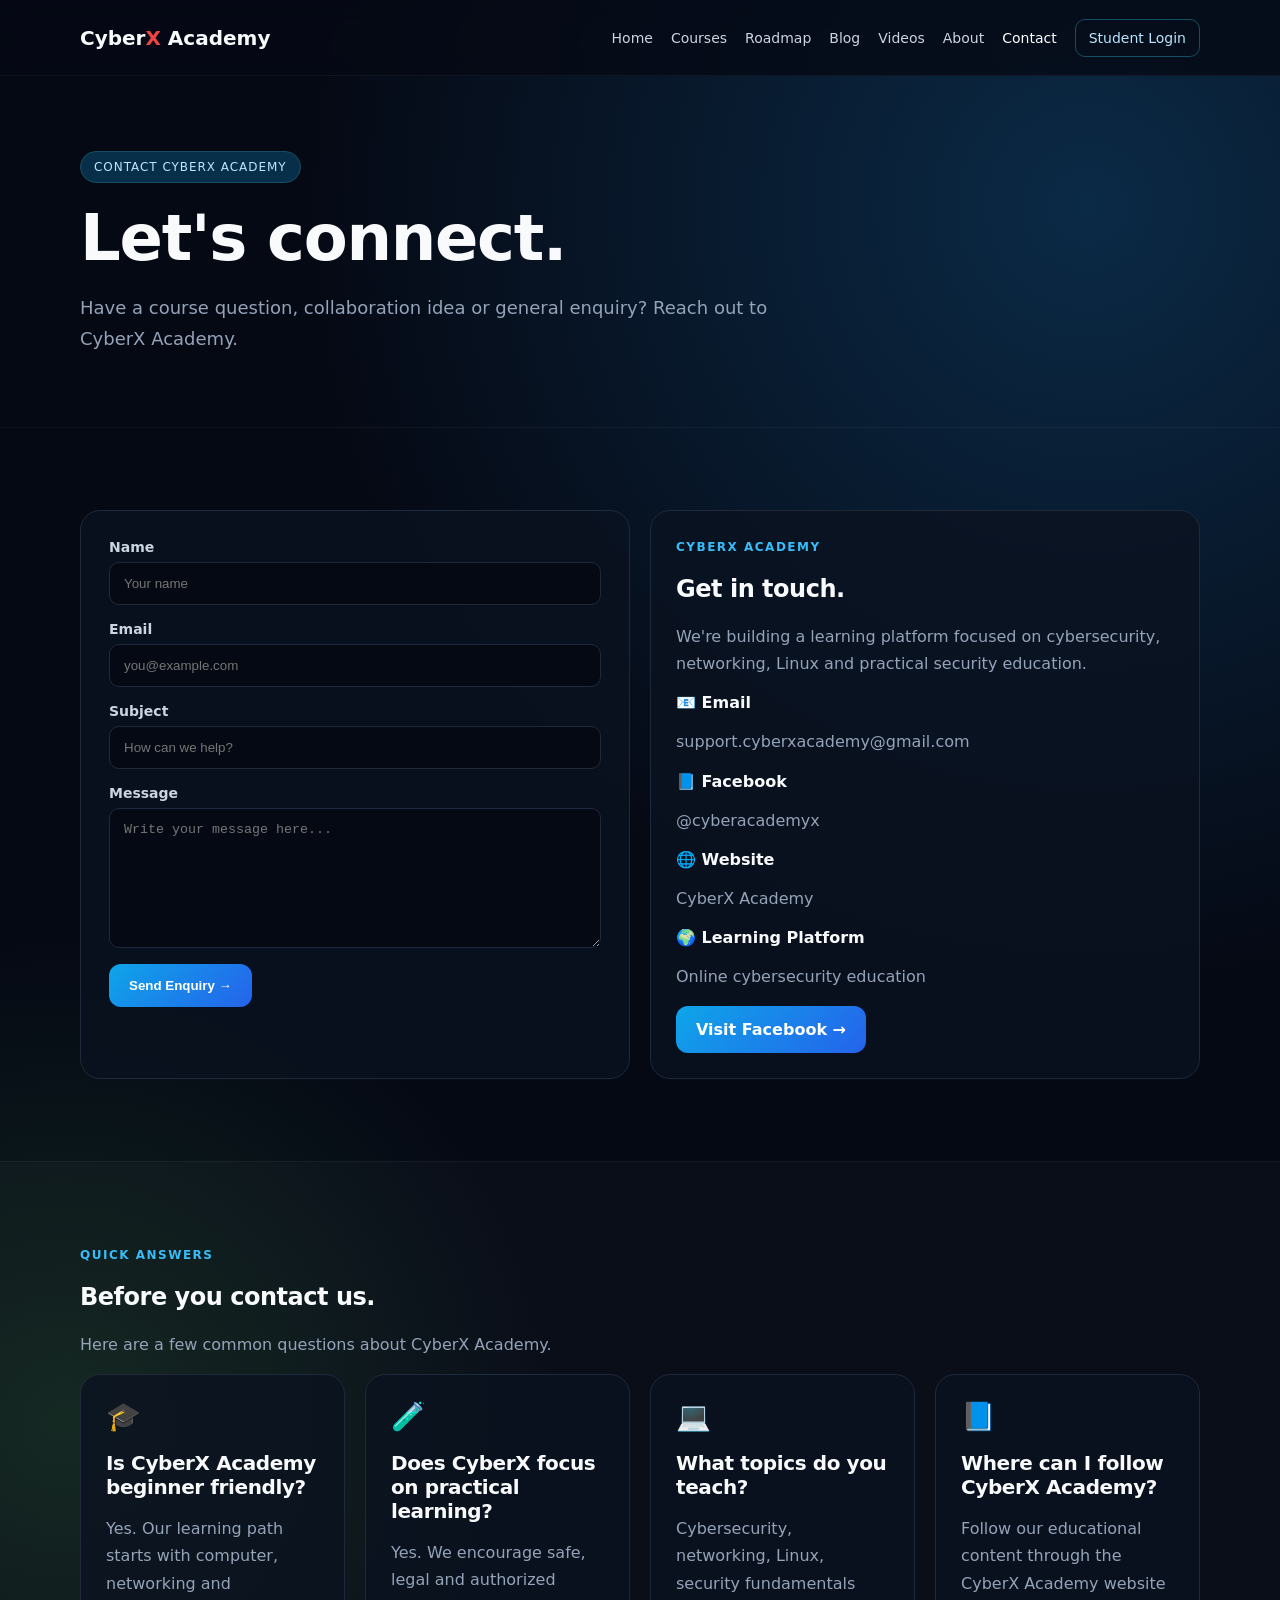
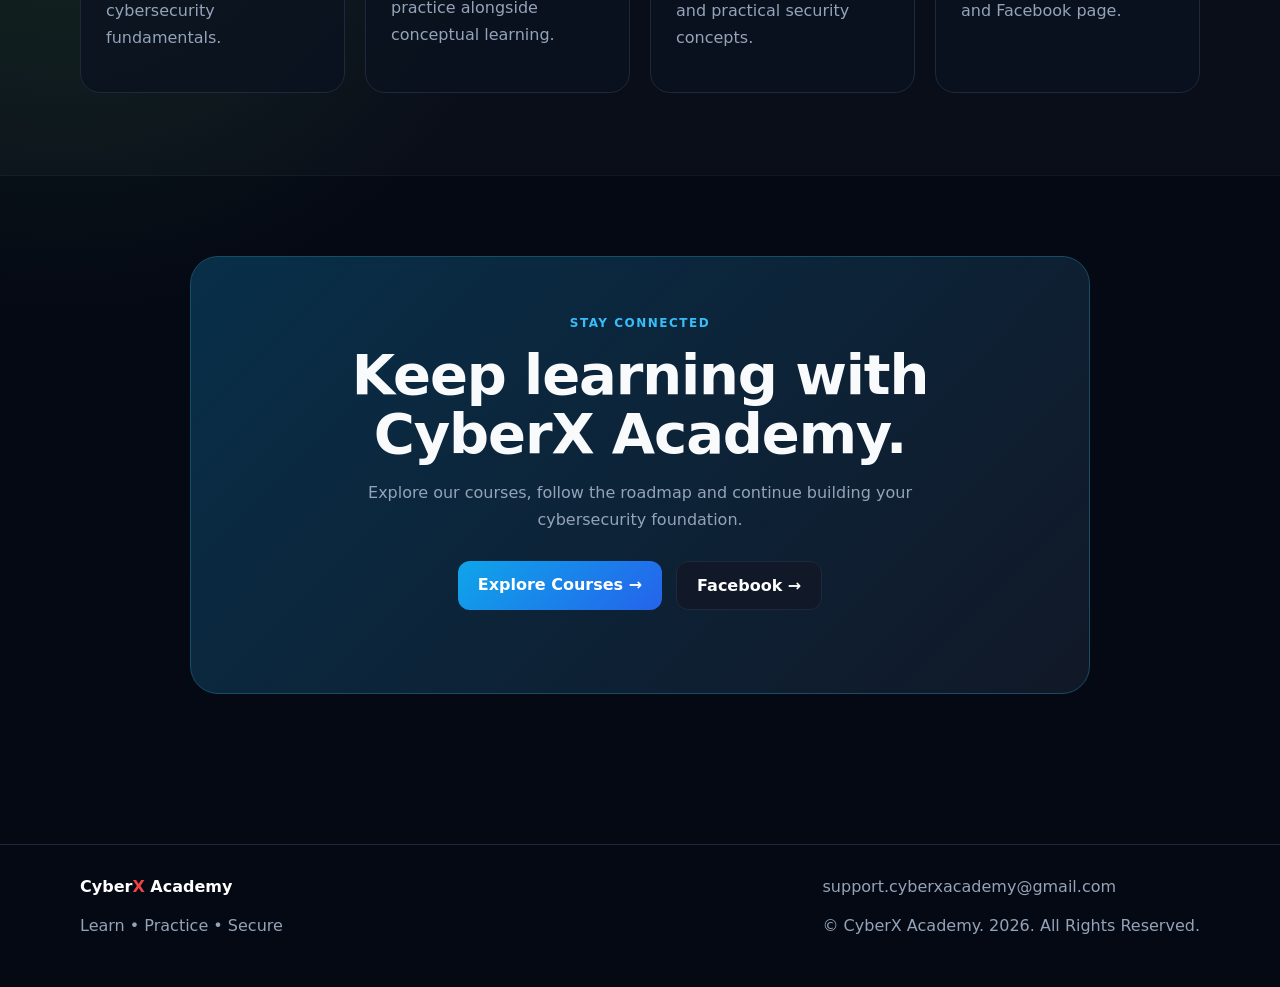
==== commit 425881e1: "Update CyberX Academy contact and footer" ====
--- a/about.html
+++ b/about.html
@@ -5,14 +5,13 @@
 
 <meta charset="utf-8">
 
-<meta name="viewport"
-content="width=device-width, initial-scale=1">
+<meta name="viewport" content="width=device-width, initial-scale=1">
 
 <meta name="description"
-content="About CyberX Academy — Learn cybersecurity, networking and Linux through structured, practical and beginner-friendly education.">
+content="Contact CyberX Academy for cybersecurity course questions, collaboration ideas and general enquiries.">
 
 <meta name="keywords"
-content="CyberX Academy, cybersecurity education, cybersecurity training, ethical hacking, networking, Linux">
+content="CyberX Academy contact, cybersecurity academy, cybersecurity courses, cyber security education">
 
 <meta name="author"
 content="CyberX Academy">
@@ -23,7 +22,7 @@
 <meta name="theme-color"
 content="#06111f">
 
-<title>About CyberX Academy | Learn • Practice • Secure</title>
+<title>Contact CyberX Academy | Get in Touch</title>
 
 <link rel="stylesheet"
 href="styles.css">
@@ -70,12 +69,12 @@
 Videos
 </a>
 
+<a href="about.html">
+About
+</a>
+
 <a class="active"
-href="about.html">
-About
-</a>
-
-<a href="contact.html">
+href="contact.html">
 Contact
 </a>
 
@@ -110,20 +109,18 @@
 <div class="wrap">
 
 <span class="badge">
-ABOUT CYBERX ACADEMY
+CONTACT CYBERX ACADEMY
 </span>
 
 
 <h1>
-Learn. Practice. Secure.
+Let's connect.
 </h1>
 
 
 <p>
-CyberX Academy is a cybersecurity learning platform
-focused on helping beginners understand technology,
-develop practical skills and build a strong foundation
-for a cybersecurity journey.
+Have a course question, collaboration idea or general enquiry?
+Reach out to CyberX Academy.
 </p>
 
 </div>
@@ -132,133 +129,271 @@
 
 
 
-<!-- ABOUT -->
+<!-- CONTACT -->
 
 <section>
 
+<div class="wrap contact-grid">
+
+
+<!-- CONTACT FORM -->
+
+<form
+onsubmit="return demoSubmit(event)">
+
+
+<label>
+
+Name
+
+<input
+type="text"
+name="name"
+required
+placeholder="Your name">
+
+</label>
+
+
+<label>
+
+Email
+
+<input
+type="email"
+name="email"
+required
+placeholder="you@example.com">
+
+</label>
+
+
+<label>
+
+Subject
+
+<input
+type="text"
+name="subject"
+placeholder="How can we help?">
+
+</label>
+
+
+<label>
+
+Message
+
+<textarea
+name="message"
+required
+placeholder="Write your message here..."></textarea>
+
+</label>
+
+
+<button
+class="btn"
+type="submit">
+
+Send Enquiry →
+
+</button>
+
+
+<p
+id="formmsg"
+class="success">
+</p>
+
+</form>
+
+
+
+<!-- CONTACT INFORMATION -->
+
+<div class="contact-card">
+
+
+<span class="eyebrow">
+CYBERX ACADEMY
+</span>
+
+
+<h2>
+Get in touch.
+</h2>
+
+
+<p>
+We're building a learning platform focused on
+cybersecurity, networking, Linux and practical
+security education.
+</p>
+
+
+
+<div class="contact-item">
+
+<strong>
+📧 Email
+</strong>
+
+<p>
+
+<a
+href="mailto:support.cyberxacademy@gmail.com">
+
+support.cyberxacademy@gmail.com
+
+</a>
+
+</p>
+
+</div>
+
+
+
+<div class="contact-item">
+
+<strong>
+📘 Facebook
+</strong>
+
+<p>
+
+<a
+href="https://www.facebook.com/cyberacademyx"
+target="_blank"
+rel="noopener noreferrer">
+
+@cyberacademyx
+
+</a>
+
+</p>
+
+</div>
+
+
+
+<div class="contact-item">
+
+<strong>
+🌐 Website
+</strong>
+
+<p>
+CyberX Academy
+</p>
+
+</div>
+
+
+
+<div class="contact-item">
+
+<strong>
+🌍 Learning Platform
+</strong>
+
+<p>
+Online cybersecurity education
+</p>
+
+</div>
+
+
+
+<a
+class="btn"
+href="https://www.facebook.com/cyberacademyx"
+target="_blank"
+rel="noopener noreferrer">
+
+Visit Facebook →
+
+</a>
+
+
+</div>
+
+</div>
+
+</section>
+
+
+
+<!-- FAQ -->
+
+<section class="band">
+
 <div class="wrap">
 
 
 <div class="section-head">
 
 <span class="eyebrow">
-WHO WE ARE
+QUICK ANSWERS
 </span>
 
 
 <h2>
-Cybersecurity education made easier.
+Before you contact us.
 </h2>
 
 
 <p>
-Cybersecurity can feel complicated when you don't know
-where to start. CyberX Academy is designed to make the
-learning journey structured, understandable and practical.
-</p>
-
-</div>
-
-
-
-<div class="split">
-
-
-<div class="article">
+Here are a few common questions about CyberX Academy.
+</p>
+
+</div>
+
+
+
+<div class="cards">
+
+
+<article class="card">
 
 <div class="icon">
-🛡️
+🎓
 </div>
 
 
 <h3>
-Our Mission
+Is CyberX Academy beginner friendly?
 </h3>
 
 
 <p>
-Our mission is to make cybersecurity education accessible
-to learners who want to build strong technical foundations
-and understand how modern systems, networks and security
-technologies work.
-</p>
-
-
-<p>
-We believe cybersecurity should be learned through
-understanding, practice and continuous improvement —
-not simply memorizing tools and commands.
-</p>
-
-</div>
-
-
-
-<div class="article">
+Yes. Our learning path starts with computer,
+networking and cybersecurity fundamentals.
+</p>
+
+</article>
+
+
+
+<article class="card">
 
 <div class="icon">
-🎯
+🧪
 </div>
 
 
 <h3>
-Our Approach
+Does CyberX focus on practical learning?
 </h3>
 
 
 <p>
-CyberX Academy follows a structured learning approach:
-start with fundamentals, understand the concepts,
-practice safely and gradually build more advanced skills.
-</p>
-
-
-<p>
-The goal is to help learners become confident enough
-to explore cybersecurity responsibly and continue
-developing their skills independently.
-</p>
-
-</div>
-
-
-</div>
-
-</div>
-
-</section>
-
-
-
-<!-- WHAT WE TEACH -->
-
-<section class="band">
-
-<div class="wrap">
-
-
-<div class="section-head">
-
-<span class="eyebrow">
-WHAT WE TEACH
-</span>
-
-
-<h2>
-Build the right foundation.
-</h2>
-
-
-<p>
-Our learning content covers the technologies and concepts
-that form the foundation of cybersecurity.
-</p>
-
-</div>
-
-
-
-<div class="cards">
+Yes. We encourage safe, legal and authorized
+practice alongside conceptual learning.
+</p>
+
+</article>
+
 
 
 <article class="card">
@@ -269,13 +404,13 @@
 
 
 <h3>
-Computer Fundamentals
+What topics do you teach?
 </h3>
 
 
 <p>
-Understand hardware, operating systems,
-files, processes and basic system concepts.
+Cybersecurity, networking, Linux, security
+fundamentals and practical security concepts.
 </p>
 
 </article>
@@ -285,65 +420,23 @@
 <article class="card">
 
 <div class="icon">
-🌐
+📘
 </div>
 
 
 <h3>
-Networking
+Where can I follow CyberX Academy?
 </h3>
 
 
 <p>
-Learn IP addressing, DNS, DHCP, TCP/IP,
-ports, protocols, routers and firewalls.
+Follow our educational content through the
+CyberX Academy website and Facebook page.
 </p>
 
 </article>
 
 
-
-<article class="card">
-
-<div class="icon">
-🐧
-</div>
-
-
-<h3>
-Linux
-</h3>
-
-
-<p>
-Develop Linux command-line skills and understand
-permissions, processes, files and system administration.
-</p>
-
-</article>
-
-
-
-<article class="card">
-
-<div class="icon">
-🔐
-</div>
-
-
-<h3>
-Cybersecurity
-</h3>
-
-
-<p>
-Explore threats, vulnerabilities, authentication,
-malware, security principles and defensive concepts.
-</p>
-
-</article>
-
-
 </div>
 
 </div>
@@ -352,113 +445,48 @@
 
 
 
-<!-- LEARNING PRINCIPLES -->
-
-<section>
-
-<div class="wrap">
-
-
-<div class="section-head">
+<!-- CTA -->
+
+<section class="cta-wrap">
+
+<div class="wrap cta">
 
 <span class="eyebrow">
-OUR LEARNING PRINCIPLES
+STAY CONNECTED
 </span>
 
 
 <h2>
-Understand first. Practice responsibly.
+Keep learning with CyberX Academy.
 </h2>
 
-</div>
-
-
-
-<div class="cards">
-
-
-<article class="card">
-
-<div class="icon">
-📚
-</div>
-
-
-<h3>
-Understand
-</h3>
-
-
-<p>
-Build strong conceptual knowledge before
-moving into complex tools and techniques.
-</p>
-
-</article>
-
-
-
-<article class="card">
-
-<div class="icon">
-🧪
-</div>
-
-
-<h3>
-Practice
-</h3>
-
-
-<p>
-Apply what you learn through safe,
-legal and controlled cybersecurity exercises.
-</p>
-
-</article>
-
-
-
-<article class="card">
-
-<div class="icon">
-💡
-</div>
-
-
-<h3>
-Build
-</h3>
-
-
-<p>
-Create projects, document your learning
-and develop a technical portfolio.
-</p>
-
-</article>
-
-
-
-<article class="card">
-
-<div class="icon">
-🚀
-</div>
-
-
-<h3>
-Grow
-</h3>
-
-
-<p>
-Keep learning, improve your skills and
-prepare for future cybersecurity opportunities.
-</p>
-
-</article>
-
+
+<p>
+Explore our courses, follow the roadmap and
+continue building your cybersecurity foundation.
+</p>
+
+
+<div class="actions">
+
+<a
+class="btn"
+href="courses.html">
+
+Explore Courses →
+
+</a>
+
+
+<a
+class="btn ghost"
+href="https://www.facebook.com/cyberacademyx"
+target="_blank"
+rel="noopener noreferrer">
+
+Facebook →
+
+</a>
 
 </div>
 
@@ -467,233 +495,6 @@
 </section>
 
 
-
-<!-- WHO IT IS FOR -->
-
-<section class="band">
-
-<div class="wrap split">
-
-
-<div>
-
-<span class="eyebrow">
-WHO IS CYBERX ACADEMY FOR?
-</span>
-
-
-<h2>
-Start from wherever you are.
-</h2>
-
-
-<p>
-CyberX Academy is designed primarily for beginners
-and learners who want a structured path into
-cybersecurity and related IT fields.
-</p>
-
-</div>
-
-
-
-<div class="article">
-
-<p>
-✓ Students exploring cybersecurity
-</p>
-
-<p>
-✓ Beginners starting from zero
-</p>
-
-<p>
-✓ IT learners improving their technical foundation
-</p>
-
-<p>
-✓ Networking and Linux learners
-</p>
-
-<p>
-✓ Aspiring cybersecurity professionals
-</p>
-
-<p>
-✓ Anyone interested in responsible security learning
-</p>
-
-</div>
-
-
-</div>
-
-</section>
-
-
-
-<!-- VALUES -->
-
-<section>
-
-<div class="wrap">
-
-
-<div class="section-head">
-
-<span class="eyebrow">
-CYBERX VALUES
-</span>
-
-
-<h2>
-Learn responsibly. Build continuously.
-</h2>
-
-</div>
-
-
-
-<div class="cards">
-
-
-<article class="card">
-
-<div class="icon">
-🛡️
-</div>
-
-
-<h3>
-Responsible Security
-</h3>
-
-
-<p>
-Learn cybersecurity in ethical, legal and
-authorized environments.
-</p>
-
-</article>
-
-
-
-<article class="card">
-
-<div class="icon">
-🧠
-</div>
-
-
-<h3>
-Curiosity
-</h3>
-
-
-<p>
-Ask questions, explore how technology works
-and keep developing your knowledge.
-</p>
-
-</article>
-
-
-
-<article class="card">
-
-<div class="icon">
-📈
-</div>
-
-
-<h3>
-Continuous Growth
-</h3>
-
-
-<p>
-Cybersecurity changes constantly, so learning
-should never stop.
-</p>
-
-</article>
-
-
-
-<article class="card">
-
-<div class="icon">
-🤝
-</div>
-
-
-<h3>
-Community
-</h3>
-
-
-<p>
-Share knowledge, learn from others and
-grow together as a security community.
-</p>
-
-</article>
-
-
-</div>
-
-</div>
-
-</section>
-
-
-
-<!-- CTA -->
-
-<section class="cta-wrap">
-
-<div class="wrap cta">
-
-<span class="eyebrow">
-START YOUR JOURNEY
-</span>
-
-
-<h2>
-Ready to learn cybersecurity?
-</h2>
-
-
-<p>
-Explore the CyberX Academy courses and follow
-the roadmap to build your cybersecurity foundation.
-</p>
-
-
-<div class="actions">
-
-<a class="btn"
-href="courses.html">
-
-Explore Courses →
-
-</a>
-
-
-<a class="btn ghost"
-href="roadmap.html">
-
-View Roadmap
-
-</a>
-
-</div>
-
-</div>
-
-</section>
-
-
 </main>
 
 
@@ -703,6 +504,7 @@
 <footer>
 
 <div class="wrap foot">
+
 
 <div>
 
@@ -717,11 +519,23 @@
 </div>
 
 
+
 <div>
 
-official.cyberxacademy@gmail.com
-
-</div>
+<a
+href="mailto:support.cyberxacademy@gmail.com">
+
+support.cyberxacademy@gmail.com
+
+</a>
+
+
+<p>
+© CyberX Academy. 2026. All Rights Reserved.
+</p>
+
+</div>
+
 
 </div>
 
